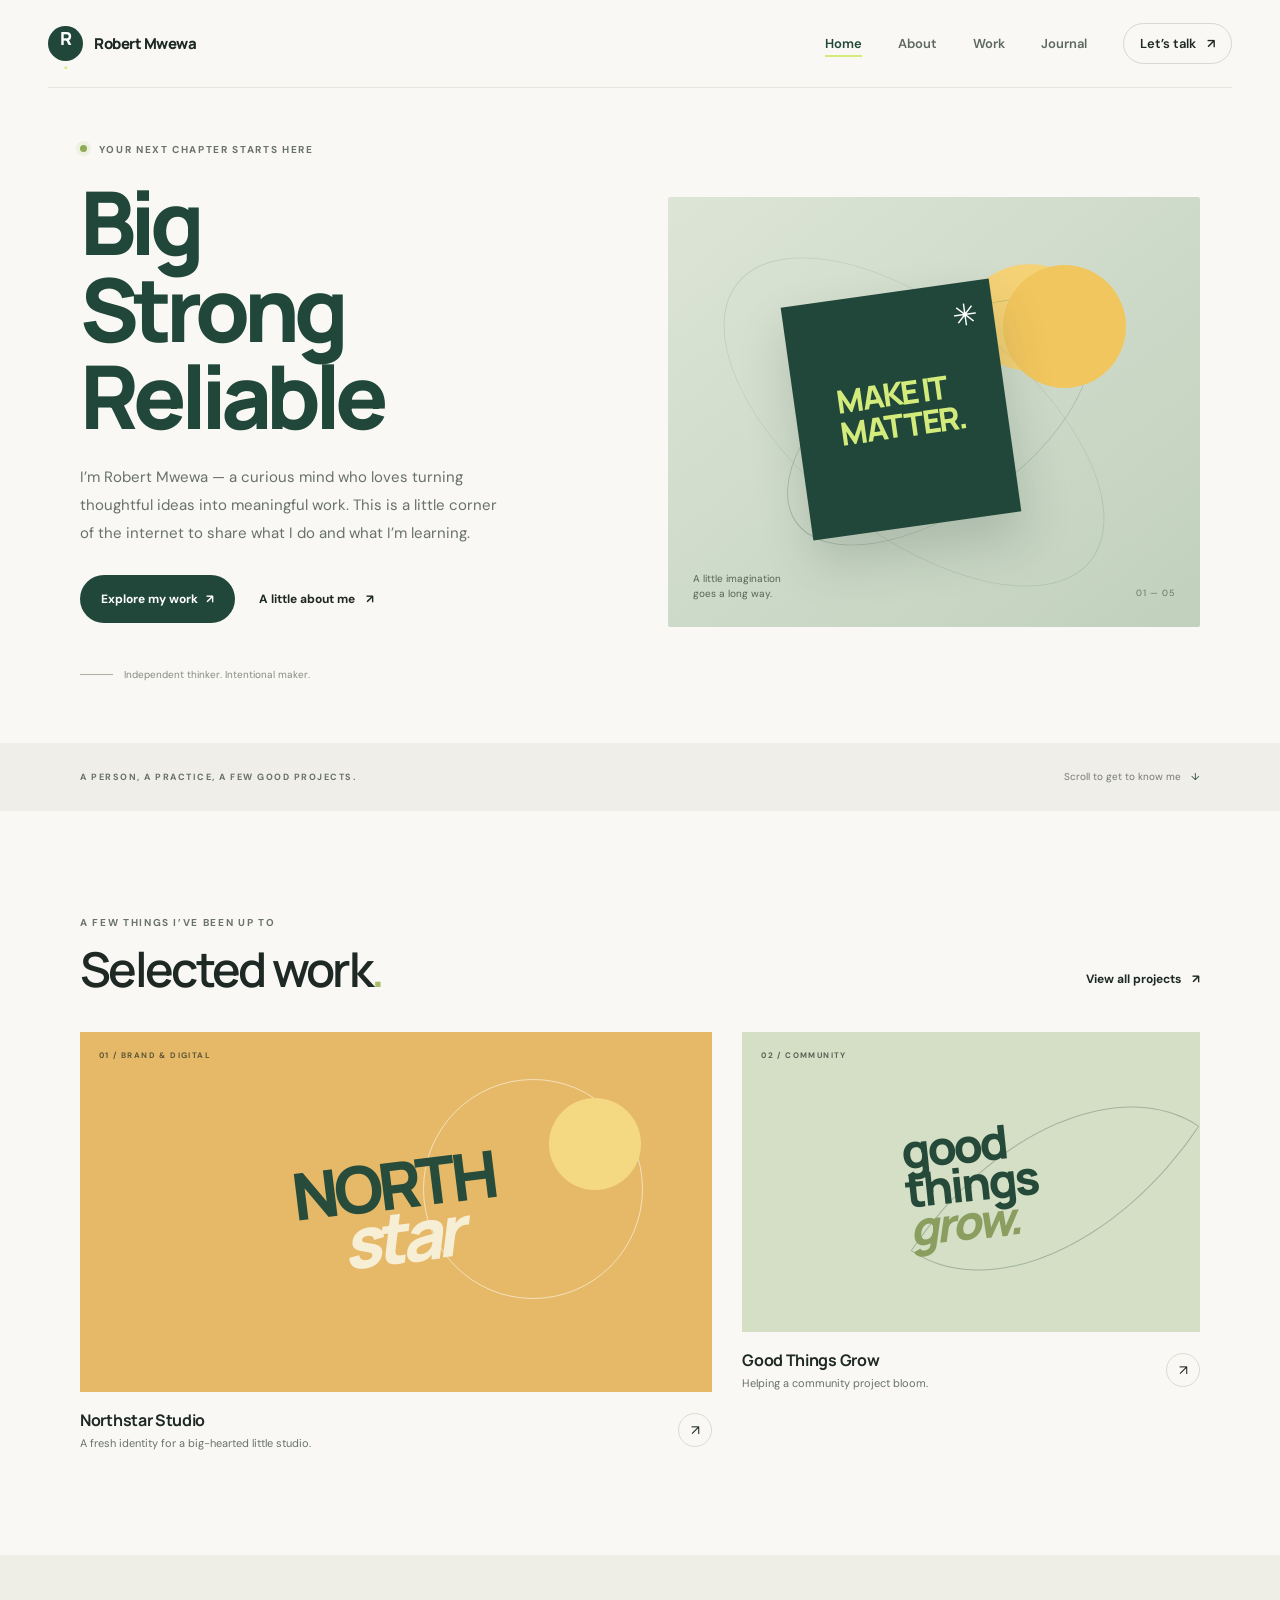
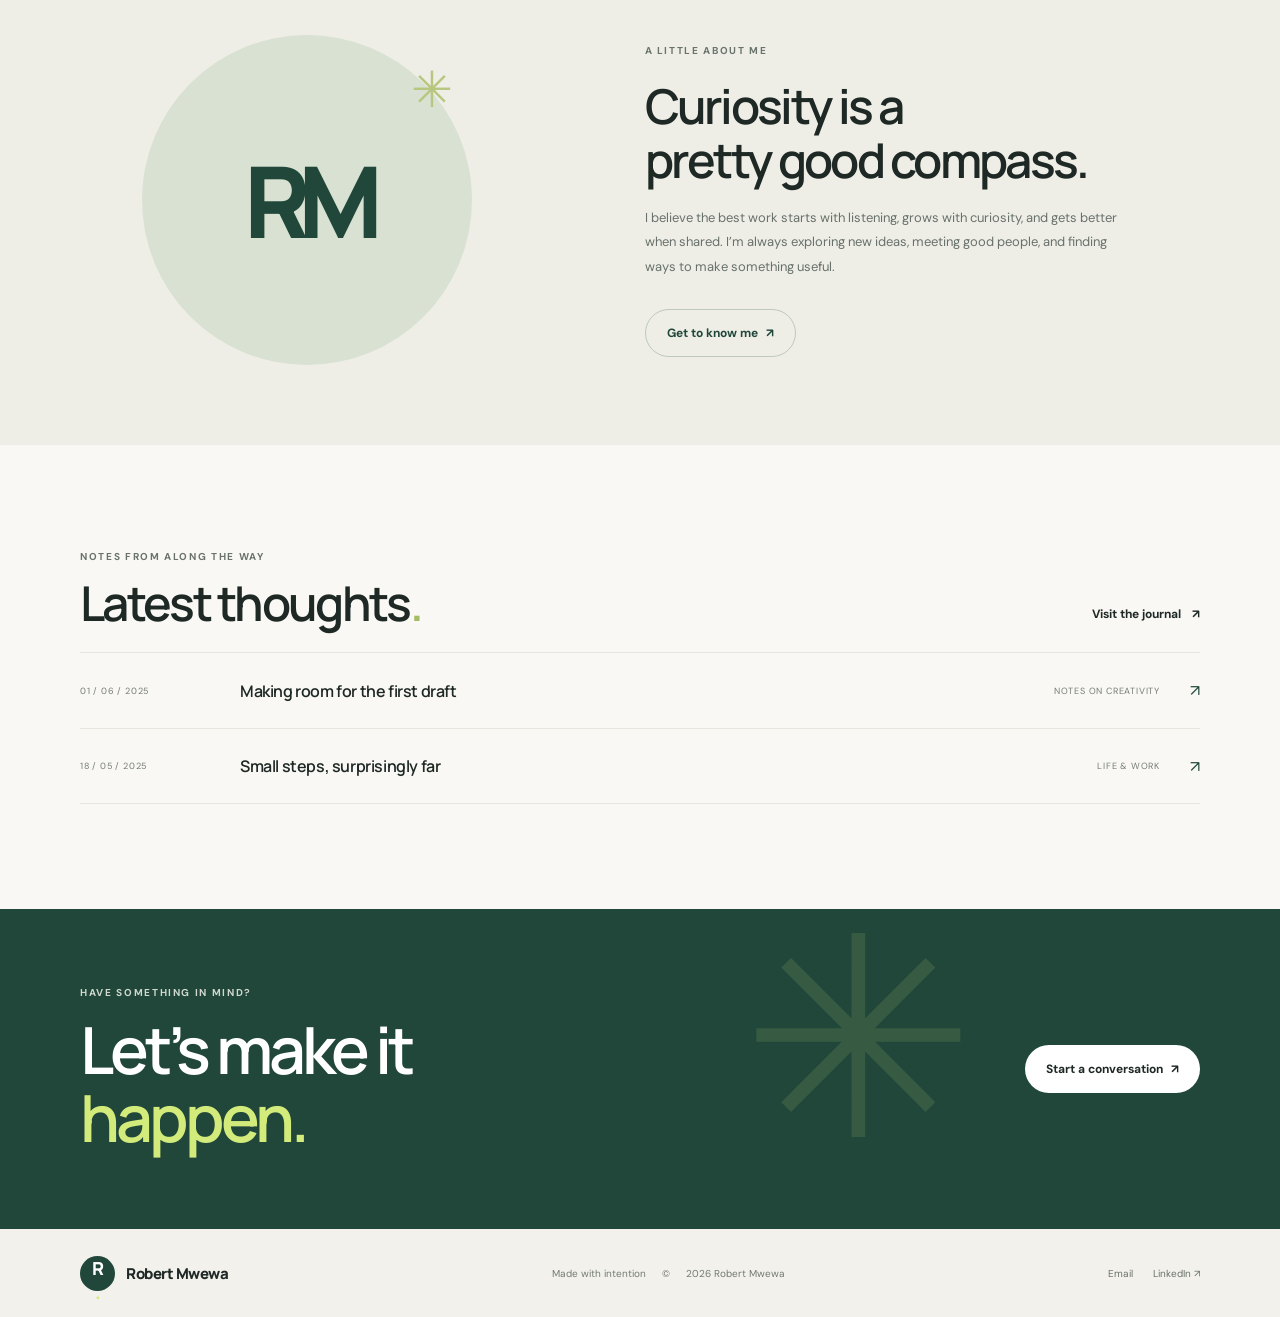
==== index.html @ ec0015a5 "Add files via upload" ====
<!doctype html>
<html lang="en">
<head>
  <meta charset="utf-8">
  <meta name="viewport" content="width=device-width, initial-scale=1">
  <meta name="description" content="The personal portfolio of Robert Mwewa.">
  <title>Robert Mwewa — Personal Portfolio</title>
  <link rel="preconnect" href="https://fonts.googleapis.com">
  <link rel="preconnect" href="https://fonts.gstatic.com" crossorigin>
  <link href="https://fonts.googleapis.com/css2?family=DM+Sans:wght@400;500;600;700&family=Manrope:wght@400;500;600;700;800&display=swap" rel="stylesheet">
  <link rel="stylesheet" href="styles.css">
  <script src="script.js" defer></script>
</head>
<body>
  <header class="site-header">
    <a class="brand" href="index.html" aria-label="Robert Mwewa home"><span class="brand-mark">R<span>.</span></span><span>Robert Mwewa</span></a>
    <button class="menu-toggle" type="button" aria-expanded="false" aria-controls="site-nav" aria-label="Open navigation"><span></span><span></span></button>
    <nav class="site-nav" id="site-nav" aria-label="Main navigation">
      <a href="index.html">Home</a><a href="about.html">About</a><a href="work.html">Work</a><a href="journal.html">Journal</a><a class="nav-contact" href="contact.html">Let’s talk <span>↗</span></a>
    </nav>
  </header>

  <main>
    <section class="hero page-width">
      <div class="hero-copy">
        <p class="eyebrow"><span class="availability-dot"></span> YOUR NEXT CHAPTER STARTS HERE</p>
        <h1 class="hero-title"><span>Big</span><span>Strong</span><span>Reliable</span></h1>
        <p class="hero-intro">I’m Robert Mwewa — a curious mind who loves turning thoughtful ideas into meaningful work. This is a little corner of the internet to share what I do and what I’m learning.</p>
        <div class="hero-actions"><a class="button button-dark" href="work.html">Explore my work <span>↗</span></a><a class="text-link" href="about.html">A little about me <span>↗</span></a></div>
        <div class="hero-note"><span class="note-line"></span><span>Independent thinker. Intentional maker.</span></div>
      </div>
      <div class="hero-art" aria-label="Abstract artwork in warm yellow and blue" role="img">
        <div class="art-orbit orbit-one"></div><div class="art-orbit orbit-two"></div><div class="art-sun"></div><div class="art-card"><span>MAKE IT<br>MATTER.</span><i>✳</i></div><div class="art-caption">A little imagination<br>goes a long way.</div><div class="art-index">01 — 05</div>
      </div>
    </section>

    <section class="intro-strip">
      <div class="page-width strip-inner"><p>A PERSON, A PRACTICE, A FEW GOOD PROJECTS.</p><span>Scroll to get to know me <span class="down-arrow">↓</span></span></div>
    </section>

    <section class="section page-width featured-section">
      <div class="section-heading"><div><p class="eyebrow">A FEW THINGS I’VE BEEN UP TO</p><h2>Selected work<span class="accent-dot">.</span></h2></div><a class="text-link" href="work.html">View all projects <span>↗</span></a></div>
      <div class="project-grid">
        <a class="project-card project-large" href="work.html"><div class="project-art project-art-one"><span class="art-label">01 / BRAND & DIGITAL</span><div class="orbit-type">NORTH<br><em>star</em></div><span class="mini-sun"></span></div><div class="project-meta"><div><h3>Northstar Studio</h3><p>A fresh identity for a big-hearted little studio.</p></div><span class="round-arrow">↗</span></div></a>
        <a class="project-card" href="work.html"><div class="project-art project-art-two"><span class="art-label">02 / COMMUNITY</span><div class="community-mark">good<br>things<br><i>grow.</i></div><div class="leaf-shape"></div></div><div class="project-meta"><div><h3>Good Things Grow</h3><p>Helping a community project bloom.</p></div><span class="round-arrow">↗</span></div></a>
      </div>
    </section>

    <section class="home-about">
      <div class="page-width about-preview"><div class="about-shape"><span>RM</span><div class="shape-star">✳</div></div><div><p class="eyebrow">A LITTLE ABOUT ME</p><h2>Curiosity is a<br>pretty good compass.</h2><p class="body-copy">I believe the best work starts with listening, grows with curiosity, and gets better when shared. I’m always exploring new ideas, meeting good people, and finding ways to make something useful.</p><a class="button button-outline" href="about.html">Get to know me <span>↗</span></a></div></div>
    </section>

    <section class="section page-width journal-preview">
      <div class="section-heading"><div><p class="eyebrow">NOTES FROM ALONG THE WAY</p><h2>Latest thoughts<span class="accent-dot">.</span></h2></div><a class="text-link" href="journal.html">Visit the journal <span>↗</span></a></div>
      <a class="journal-row" href="journal.html"><span class="journal-date">01 / 06 / 2025</span><span class="journal-title">Making room for the first draft</span><span class="journal-type">NOTES ON CREATIVITY</span><span class="row-arrow">↗</span></a>
      <a class="journal-row" href="journal.html"><span class="journal-date">18 / 05 / 2025</span><span class="journal-title">Small steps, surprisingly far</span><span class="journal-type">LIFE & WORK</span><span class="row-arrow">↗</span></a>
    </section>

    <section class="contact-banner"><div class="page-width contact-inner"><div><p class="eyebrow">HAVE SOMETHING IN MIND?</p><h2>Let’s make it<br><span>happen.</span></h2></div><a class="button button-light" href="contact.html">Start a conversation <span>↗</span></a><span class="banner-star">✳</span></div></section>
  </main>
  <footer class="site-footer"><div class="page-width footer-inner"><a class="brand" href="index.html"><span class="brand-mark">R<span>.</span></span><span>Robert Mwewa</span></a><p>Made with intention <span>© <span data-year></span> Robert Mwewa</span></p><div class="footer-links"><a href="contact.html">Email</a><a href="https://www.linkedin.com/" target="_blank" rel="noreferrer">LinkedIn ↗</a></div></div></footer>
</body>
</html>
---- styles.css ----
:root {
  --ink: #1e2825;
  --muted: #68716b;
  --paper: #f9f8f4;
  --white: #fff;
  --green: #21473a;
  --green-deep: #17362d;
  --lime: #d3eb7b;
  --line: #e6e5de;
  --yellow: #f2c65e;
  --font-display: "Manrope", sans-serif;
  --font-body: "DM Sans", sans-serif;
}

* { box-sizing: border-box; }
html { scroll-behavior: smooth; }
body { margin: 0; background: var(--paper); color: var(--ink); font-family: var(--font-body); -webkit-font-smoothing: antialiased; }
a { color: inherit; text-decoration: none; }
button, input, textarea { font: inherit; }
.page-width { width: min(1120px, calc(100% - 96px)); margin-inline: auto; }
.site-header { height: 88px; width: min(1280px, calc(100% - 96px)); margin: auto; display: flex; justify-content: space-between; align-items: center; border-bottom: 1px solid var(--line); position: relative; z-index: 3; }
.brand { display: inline-flex; gap: 11px; align-items: center; font-family: var(--font-display); font-size: 15px; font-weight: 800; letter-spacing: -.5px; }
.brand-mark { width: 35px; height: 35px; border-radius: 50%; display: grid; place-items: center; background: var(--green); color: white; font-size: 18px; letter-spacing: -1px; }
.brand-mark span { color: var(--lime); }
.site-nav { display: flex; align-items: center; gap: 36px; font-size: 13px; font-weight: 600; color: #5e6862; }
.site-nav a { transition: color .2s ease; }
.site-nav a:hover, .site-nav a[aria-current="page"] { color: var(--green); }
.site-nav a[aria-current="page"]:not(.nav-contact) { text-decoration: underline; text-decoration-color: var(--lime); text-decoration-thickness: 2px; text-underline-offset: 7px; }
.site-nav .nav-contact { border: 1px solid #d5d9d1; border-radius: 30px; padding: 11px 16px; color: var(--ink); }
.nav-contact span, .button span, .text-link span { padding-left: 8px; }
.menu-toggle { display: none; }
.hero { min-height: 570px; display: grid; grid-template-columns: 1fr 1fr; align-items: center; gap: 56px; padding-block: 55px 62px; }
.eyebrow { font-size: 10px; font-weight: 700; letter-spacing: 1.65px; color: #69736b; margin: 0 0 22px; }
.availability-dot { width: 7px; height: 7px; background: #8eaa54; border-radius: 50%; display: inline-block; margin-right: 8px; vertical-align: 1px; box-shadow: 0 0 0 4px #edf1e2; }
h1, h2, h3, p { margin-top: 0; }
.hero h1, .inner-hero h1, .contact-page h1 { font-family: var(--font-display); font-size: clamp(56px, 7vw, 88px); letter-spacing: -6px; line-height: .99; margin: 0; font-weight: 600; }
.hero h1 span, .inner-hero h1 span, .contact-page h1 span { color: var(--green); }
.hero .hero-title span { display: block; color: var(--green); font-weight: 800; }
.hero-intro { max-width: 430px; color: var(--muted); font-size: 15px; line-height: 1.85; margin: 25px 0 27px; }
.hero-actions { display: flex; align-items: center; gap: 24px; }
.button { display: inline-flex; min-height: 48px; align-items: center; justify-content: center; border-radius: 28px; padding: 0 21px; font-size: 12px; font-weight: 700; border: 0; cursor: pointer; transition: transform .2s, background .2s; }
.button:hover { transform: translateY(-2px); }
.button-dark { color: white; background: var(--green); }
.button-dark:hover { background: var(--green-deep); }
.button-outline { border: 1px solid #bec8bf; color: var(--green); margin-top: 11px; }
.button-light { color: var(--ink); background: white; }
.text-link { font-size: 12px; font-weight: 700; }
.hero-note { display: flex; align-items: center; gap: 11px; color: #858b83; font-size: 10px; margin-top: 45px; }
.note-line { height: 1px; width: 33px; background: #aab19f; }
.hero-art { min-height: 430px; position: relative; overflow: hidden; background: #dce5d6; border-radius: 2px; background-image: radial-gradient(ellipse at 68% 28%, #f5d276 0 12%, transparent 12.3%), linear-gradient(142deg, #dce5d6 0%, #c1d0bd 100%); }
.art-orbit { position: absolute; width: 350px; height: 350px; border: 1px solid rgba(31,69,55,.23); border-radius: 50%; top: 50px; left: 18%; transform: rotate(-35deg) scaleY(.5); }
.orbit-two { width: 450px; height: 450px; top: 0; left: 4%; transform: rotate(38deg) scaleY(.5); border-color: rgba(31,69,55,.13); }
.art-sun { position: absolute; width: 123px; height: 123px; border-radius: 50%; background: var(--yellow); top: 68px; right: 74px; }
.art-card { position: absolute; width: 210px; height: 235px; left: 24%; top: 95px; background: var(--green); color: var(--lime); display: flex; align-items: center; justify-content: center; transform: rotate(-8deg); box-shadow: 0 25px 50px rgba(28,55,43,.18); }
.art-card span { font-family: var(--font-display); font-weight: 800; letter-spacing: -2px; line-height: .98; font-size: 32px; }
.art-card i { font-style: normal; position: absolute; font-size: 30px; right: 16px; top: 13px; color: white; }
.art-caption { position: absolute; bottom: 26px; left: 25px; font-size: 10px; line-height: 1.5; color: #546353; }
.art-index { position: absolute; bottom: 28px; right: 25px; color: #687466; font-size: 9px; letter-spacing: 1px; }
.intro-strip { background: #efeee8; }
.strip-inner { height: 68px; display: flex; justify-content: space-between; align-items: center; }
.strip-inner p { font-size: 9px; letter-spacing: 1.5px; font-weight: 700; margin: 0; color: #677068; }
.strip-inner > span { font-size: 10px; color: #747b73; }.down-arrow { padding-left: 7px; color: var(--green); }
.section { padding-block: 105px; }
.section-heading { display: flex; justify-content: space-between; align-items: end; margin-bottom: 37px; }
.section-heading .eyebrow { margin-bottom: 13px; }
.section-heading h2, .about-preview h2, .story-content h2 { font: 600 clamp(35px, 4vw, 48px)/1.12 var(--font-display); letter-spacing: -2.7px; margin: 0; }
.accent-dot { color: #a5bb65; }
.section-heading > .text-link { margin-bottom: 8px; }
.project-grid { display: grid; grid-template-columns: 1.16fr .84fr; gap: 30px; }
.project-card { display: block; min-width: 0; }
.project-art { position: relative; height: 300px; overflow: hidden; display: flex; align-items: center; justify-content: center; }
.project-large .project-art { height: 360px; }
.project-art-one { background: #e6b968; }
.project-art-two { background: #d5dfc6; }
.project-art-three { background: #c9d6dd; }
.art-label { position: absolute; top: 18px; left: 19px; font-size: 8px; font-weight: 700; letter-spacing: 1.4px; color: rgba(28,40,33,.68); }
.orbit-type { font: 800 65px/.76 var(--font-display); text-align: center; letter-spacing: -5px; color: #274c3b; transform: rotate(-7deg); position: relative; z-index: 1; }
.orbit-type em { font-size: 71px; color: #f7eed6; letter-spacing: -6px; }
.mini-sun { position: absolute; width: 220px; height: 220px; border: 1px solid rgba(255,255,255,.55); border-radius: 50%; right: 11%; top: 13%; }
.mini-sun::after { content: ""; position: absolute; width: 92px; height: 92px; background: #f5d982; border-radius: 50%; top: 18px; right: 1px; }
.community-mark { position: relative; z-index: 1; color: #254a39; font: 800 47px/.82 var(--font-display); letter-spacing: -3px; transform: rotate(-6deg); }
.community-mark i { color: #8a9e60; }
.leaf-shape { position: absolute; width: 170px; height: 265px; border-radius: 100% 0 100% 0; border: 1px solid rgba(42,78,56,.3); transform: rotate(34deg); right: 13%; top: 8%; }
.project-art-three { background: #cddbe0; }
.loop-symbol { font: 800 67px var(--font-display); letter-spacing: -5px; color: #234537; z-index: 1; }
.loop-symbol span { color: #e9a978; font-size: 46px; vertical-align: top; }
.loop-orb { position: absolute; width: 250px; height: 250px; border: 1px solid rgba(33,69,55,.25); border-radius: 50%; }
.project-meta { display: flex; justify-content: space-between; align-items: center; padding: 17px 0 0; }
.project-meta h3 { font: 700 16px var(--font-display); margin: 0 0 5px; letter-spacing: -.3px; }
.project-meta p { color: var(--muted); font-size: 11px; margin: 0; }
.round-arrow { height: 34px; width: 34px; border: 1px solid #d8ddd5; display: grid; place-items: center; border-radius: 50%; font-size: 14px; }
.home-about { background: #eeeee7; padding-block: 80px; }
.about-preview { display: grid; grid-template-columns: .9fr 1.1fr; gap: 110px; align-items: center; }
.about-shape { width: 330px; height: 330px; background: #d9e2d2; border-radius: 50%; display: grid; place-items: center; position: relative; margin: auto; }
.about-shape > span { font: 800 99px var(--font-display); letter-spacing: -12px; color: var(--green); }
.shape-star { position: absolute; right: 19px; top: 22px; font-size: 50px; color: #b7c77f; }
.about-preview h2 { margin-bottom: 19px; }
.body-copy { font-size: 13px; color: var(--muted); line-height: 1.9; max-width: 475px; }
.about-preview .body-copy { margin-bottom: 18px; }
.journal-preview .section-heading { margin-bottom: 22px; }
.journal-row { display: grid; grid-template-columns: 140px 1fr 170px 20px; gap: 20px; align-items: center; min-height: 76px; border-top: 1px solid var(--line); }
.journal-row:last-child { border-bottom: 1px solid var(--line); }
.journal-date, .journal-type { font-size: 9px; letter-spacing: .8px; color: #747c73; }
.journal-title { font: 600 16px var(--font-display); letter-spacing: -.4px; }
.journal-type { text-align: right; }
.row-arrow { text-align: right; color: var(--green); }
.contact-banner { background: var(--green); color: white; overflow: hidden; }
.contact-inner { min-height: 320px; display: flex; align-items: center; justify-content: space-between; position: relative; }
.contact-inner .eyebrow { color: #d1d8ce; margin-bottom: 17px; }
.contact-inner h2 { font: 600 clamp(43px, 6vw, 65px)/1.04 var(--font-display); letter-spacing: -4px; margin: 0; position: relative; z-index: 1; }
.contact-inner h2 span { color: var(--lime); }
.banner-star { color: rgba(211,235,123,.12); font-size: 280px; position: absolute; right: 20%; top: -50px; }
.site-footer { background: #f2f1ec; }
.footer-inner { min-height: 88px; display: flex; align-items: center; justify-content: space-between; }
.footer-inner > p { font-size: 10px; color: #727a71; margin: 0; }
.footer-inner > p span { padding-left: 13px; }
.footer-links { display: flex; gap: 20px; font-size: 10px; color: #697169; }

/* Secondary pages */
.inner-hero { position: relative; min-height: 390px; padding-top: 88px; overflow: hidden; }
.inner-hero h1 { font-size: clamp(58px, 7vw, 84px); }
.inner-lede { font-size: 14px; line-height: 1.8; max-width: 470px; color: var(--muted); margin: 22px 0 0; }
.about-hero-art { position: absolute; width: 380px; height: 300px; right: 4%; top: 63px; background: #dce5d6; overflow: hidden; display: grid; place-items: center; }
.about-portrait { width: 190px; height: 230px; background: var(--green); position: relative; display: grid; place-items: center; transform: rotate(4deg); box-shadow: 0 20px 50px #35533c3d; }
.about-portrait span { color: var(--lime); font: 800 62px var(--font-display); letter-spacing: -7px; }
.about-portrait i { font-style: normal; color: white; position: absolute; right: 13px; top: 12px; font-size: 25px; }
.portrait-note { position: absolute; bottom: 17px; left: 16px; color: #576755; font-size: 8px; line-height: 1.5; letter-spacing: 1px; }
.story-section { display: grid; grid-template-columns: .7fr 1.3fr; gap: 75px; border-top: 1px solid var(--line); }
.story-label { display: flex; flex-direction: column; justify-content: space-between; }
.story-label .eyebrow { margin: 0; }
.story-label > span { font-size: 9px; color: #8c928b; letter-spacing: 1px; }
.story-content h2 { margin: -10px 0 25px; }
.story-content .body-copy { max-width: 630px; }
.values-section { padding-block: 75px 90px; background: #eeeee7; }
.values-grid { display: grid; grid-template-columns: repeat(3, 1fr); gap: 40px; margin-top: 38px; }
.values-grid article { border-top: 1px solid #cfd3c8; padding-top: 19px; }
.values-grid article > span { color: #84965d; font-size: 10px; }
.values-grid h3 { font: 700 21px var(--font-display); margin: 25px 0 12px; letter-spacing: -.8px; }
.values-grid p { max-width: 250px; color: var(--muted); font-size: 12px; line-height: 1.8; margin: 0; }
.interest-list { display: flex; flex-wrap: wrap; gap: 10px; }
.interest-list span { border: 1px solid #d9ddd5; padding: 12px 17px; border-radius: 30px; font-size: 11px; color: #526056; }
.work-intro { min-height: 390px; }
.work-list { padding-top: 35px; }
.work-item { display: grid; grid-template-columns: 1.05fr .95fr; align-items: center; gap: 72px; margin-bottom: 90px; }
.work-item:nth-child(even) .project-art { order: 2; }
.work-item .project-art { height: 360px; }
.work-copy .eyebrow { margin-bottom: 13px; }
.work-copy h2 { font: 600 34px var(--font-display); letter-spacing: -1.7px; margin: 0 0 13px; }
.work-copy > p:not(.eyebrow) { color: var(--muted); font-size: 13px; line-height: 1.85; max-width: 355px; margin-bottom: 20px; }
.work-copy .text-link { color: var(--green); }
.journal-intro { min-height: 410px; }
.journal-feature { padding: 44px 50px; background: #eeeee7; display: grid; grid-template-columns: .55fr 1.45fr; align-items: center; gap: 30px; margin-bottom: 28px; }
.feature-stamp { width: 155px; height: 155px; border: 1px solid #aeb9a3; color: var(--green); border-radius: 50%; display: grid; place-content: center; text-align: center; font: 700 18px/1.1 var(--font-display); letter-spacing: -1px; transform: rotate(-12deg); }
.feature-stamp span { font-size: 24px; margin-top: 5px; color: #a7bb6b; }
.journal-feature .eyebrow { margin-bottom: 13px; }
.journal-feature h2 { font: 600 38px/1.1 var(--font-display); letter-spacing: -2px; margin-bottom: 13px; }
.journal-feature > div > p:not(.eyebrow) { font-size: 12px; color: var(--muted); line-height: 1.8; max-width: 455px; }
.journal-feature .text-link { color: var(--green); font-size: 11px; }
.journal-list { padding-top: 40px; }
.contact-page { min-height: calc(100vh - 176px); padding-block: 84px 100px; display: grid; grid-template-columns: 1fr .8fr; gap: 100px; align-items: start; }
.contact-page h1 { font-size: clamp(56px, 6vw, 76px); }
.contact-page .inner-lede { max-width: 390px; margin: 23px 0 43px; }
.contact-detail { display: flex; flex-direction: column; gap: 8px; margin-top: 23px; }
.contact-detail > span { font-size: 9px; letter-spacing: 1.3px; color: #7a8178; font-weight: 700; }
.contact-detail > a { font-size: 13px; font-weight: 600; color: var(--green); width: fit-content; }
.contact-form { padding: 34px; background: #eeeee7; }
.contact-form .eyebrow { margin-bottom: 24px; }
.contact-form label { display: block; font-size: 11px; font-weight: 600; margin-bottom: 8px; }
.contact-form input, .contact-form textarea { width: 100%; background: var(--paper); border: 1px solid #e0e1d9; padding: 12px 13px; margin-bottom: 18px; font-size: 11px; outline: none; resize: vertical; }
.contact-form input:focus, .contact-form textarea:focus { border-color: #90a17a; }
.contact-form input::placeholder, .contact-form textarea::placeholder { color: #9a9f97; }
.form-note { font-size: 9px; color: #7b8179; line-height: 1.6; margin: 14px 0 0; }

@media (max-width: 800px) {
  .page-width, .site-header { width: min(100% - 48px, 620px); }
  .site-header { height: 74px; }
  .menu-toggle { display: flex; border: 0; background: transparent; padding: 10px 0 10px 10px; flex-direction: column; gap: 5px; cursor: pointer; }
  .menu-toggle span { display: block; width: 23px; height: 2px; background: var(--green); }
  .site-nav { display: none; position: absolute; top: 73px; left: -24px; right: -24px; padding: 20px 24px 25px; background: var(--paper); border-bottom: 1px solid var(--line); flex-direction: column; gap: 22px; align-items: stretch; }
  .site-nav.is-open { display: flex; }
  .site-nav .nav-contact { text-align: center; }
  .hero { grid-template-columns: 1fr; gap: 39px; padding-top: 62px; }
  .hero h1 { font-size: clamp(61px, 13vw, 82px); }
  .hero-art { min-height: min(430px, 85vw); }
  .art-card { left: 24%; }
  .section { padding-block: 75px; }
  .project-grid { gap: 18px; }
  .project-art, .project-large .project-art { height: 270px; }
  .about-preview { gap: 45px; }
  .about-shape { width: 240px; height: 240px; }
  .about-shape > span { font-size: 75px; }
  .journal-row { grid-template-columns: 105px 1fr 20px; gap: 12px; }
  .journal-type { display: none; }
  .about-hero-art { width: 270px; height: 230px; right: 0; top: 87px; opacity: .8; }
  .about-portrait { transform: scale(.8) rotate(4deg); }
  .work-item { gap: 35px; }
  .work-item .project-art { height: 300px; }
  .contact-page { gap: 45px; }
}
@media (max-width: 560px) {
  .page-width, .site-header { width: calc(100% - 40px); }
  .brand { font-size: 14px; }
  .hero { padding-block: 49px 46px; }
  .hero h1, .inner-hero h1, .contact-page h1 { letter-spacing: -4px; }
  .hero-intro { font-size: 13px; }
  .hero-actions { align-items: flex-start; flex-direction: column; gap: 18px; }
  .hero-note { margin-top: 30px; }
  .hero-art { min-height: 330px; }
  .art-card { width: 170px; height: 190px; top: 75px; left: 23%; }
  .art-card span { font-size: 27px; }
  .art-sun { right: 10%; width: 95px; height: 95px; }
  .strip-inner > span { display: none; }
  .section-heading { align-items: flex-start; gap: 17px; flex-direction: column; }
  .section-heading h2, .about-preview h2 { font-size: 38px; }
  .project-grid { grid-template-columns: 1fr; gap: 30px; }
  .project-art, .project-large .project-art { height: 300px; }
  .home-about { padding-block: 58px; }
  .about-preview { grid-template-columns: 1fr; gap: 35px; }
  .about-shape { width: 220px; height: 220px; }
  .about-preview h2 br { display: none; }
  .journal-row { grid-template-columns: 1fr 20px; gap: 8px; padding-block: 16px; }
  .journal-date { grid-column: 1; grid-row: 1; }
  .journal-title { grid-column: 1; grid-row: 2; font-size: 15px; }
  .row-arrow { grid-column: 2; grid-row: 1 / span 2; }
  .contact-inner { min-height: 300px; flex-direction: column; align-items: flex-start; justify-content: center; gap: 28px; }
  .contact-inner h2 { font-size: 48px; }
  .banner-star { right: -10%; font-size: 200px; top: 0; }
  .footer-inner { padding-block: 24px; align-items: flex-start; flex-wrap: wrap; gap: 17px; }
  .footer-inner > p { order: 3; width: 100%; }
  .footer-inner > p span { padding-left: 5px; }
  .footer-links { margin-left: auto; padding-top: 11px; }
  .inner-hero { padding-top: 57px; min-height: 350px; }
  .inner-hero h1 { font-size: 61px; }
  .inner-lede { font-size: 12px; max-width: 340px; }
  .about-hero-art { position: relative; top: auto; right: auto; width: 100%; height: 235px; margin-top: 35px; }
  .about-hero-art + * { margin-top: 0; }
  .story-section { grid-template-columns: 1fr; gap: 32px; }
  .story-label > span { display: none; }
  .story-content h2 { font-size: 38px; }
  .values-grid { grid-template-columns: 1fr; gap: 27px; }
  .values-grid h3 { margin-top: 17px; }
  .work-intro { min-height: 0; padding-bottom: 30px; }
  .work-list { padding-top: 30px; }
  .work-item { grid-template-columns: 1fr; gap: 22px; margin-bottom: 57px; }
  .work-item:nth-child(even) .project-art { order: 0; }
  .work-item .project-art { height: 285px; }
  .work-copy h2 { font-size: 29px; }
  .journal-intro { min-height: 0; padding-bottom: 40px; }
  .journal-list { padding-top: 25px; }
  .journal-feature { grid-template-columns: 1fr; padding: 25px; gap: 25px; }
  .feature-stamp { width: 100px; height: 100px; font-size: 13px; }
  .feature-stamp span { font-size: 18px; }
  .journal-feature h2 { font-size: 32px; }
  .contact-page { grid-template-columns: 1fr; gap: 45px; padding-block: 57px 70px; }
  .contact-page .inner-lede { margin-bottom: 32px; }
  .contact-form { padding: 25px 20px; }
}
@media (prefers-reduced-motion: reduce) {
  *, *::before, *::after { scroll-behavior: auto !important; transition-duration: .01ms !important; }
}
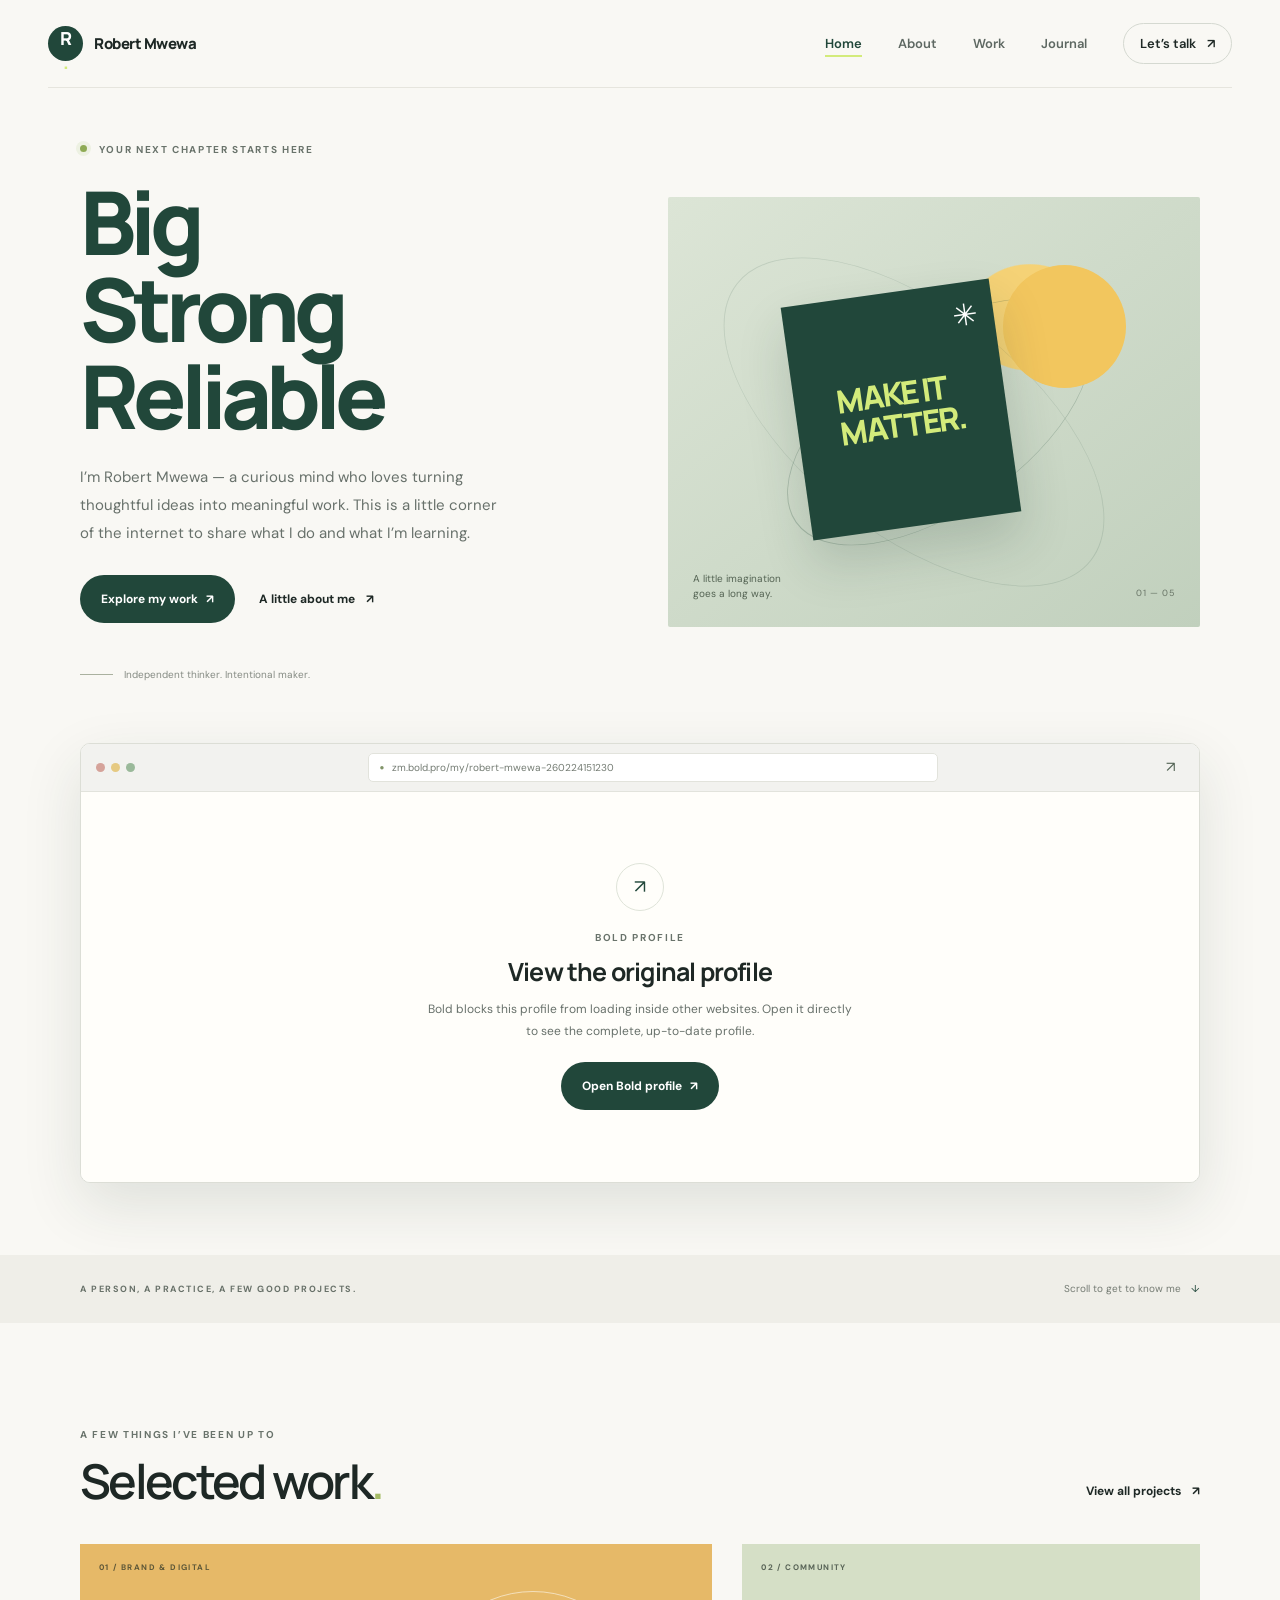
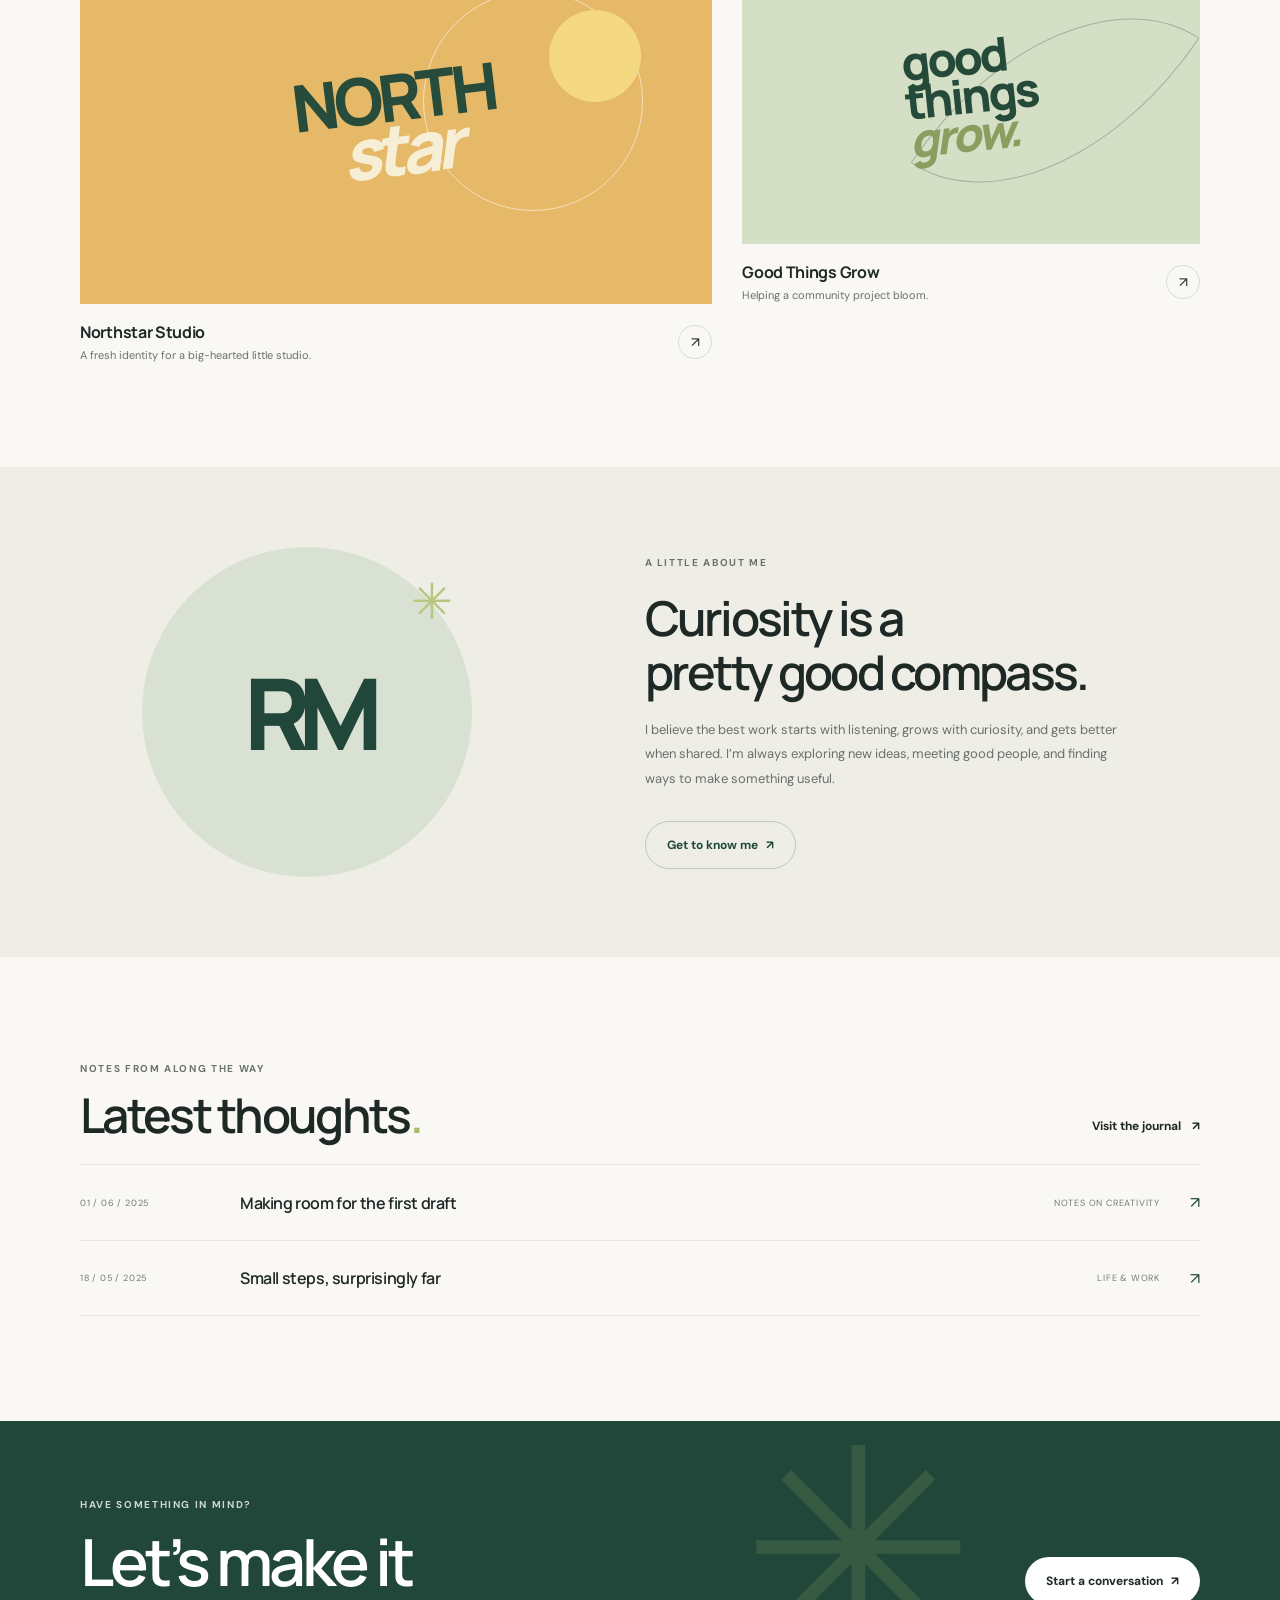
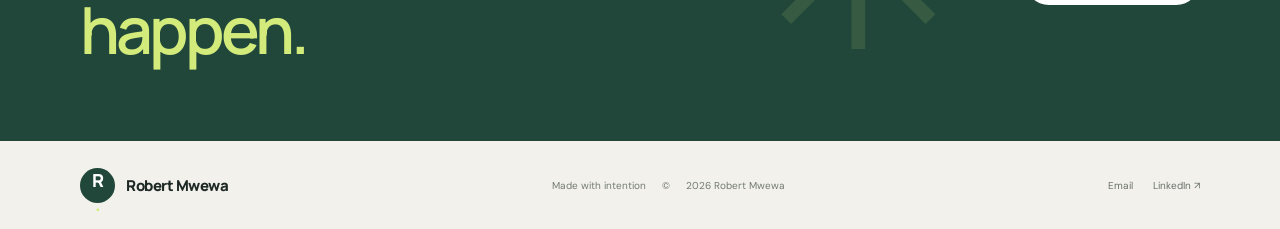
==== commit 3559b1c4: "Embed Bold profile window" ====
--- a/index.html
+++ b/index.html
@@ -34,6 +34,23 @@
       </div>
     </section>
 
+    <section class="page-width profile-window-section" aria-label="Robert Mwewa's professional profile">
+      <div class="browser-window">
+        <div class="browser-toolbar">
+          <div class="browser-controls"><span></span><span></span><span></span></div>
+          <div class="browser-address"><span class="browser-lock">●</span> zm.bold.pro/my/robert-mwewa-260224151230</div>
+          <a class="browser-open-link" href="https://zm.bold.pro/my/robert-mwewa-260224151230" target="_blank" rel="noopener noreferrer" aria-label="Open full profile in a new tab">↗</a>
+        </div>
+        <div class="profile-embed-notice">
+          <span class="notice-icon" aria-hidden="true">↗</span>
+          <p class="eyebrow">BOLD PROFILE</p>
+          <h2>View the original profile</h2>
+          <p>Bold blocks this profile from loading inside other websites. Open it directly to see the complete, up-to-date profile.</p>
+          <a class="button button-dark" href="https://zm.bold.pro/my/robert-mwewa-260224151230" target="_blank" rel="noopener noreferrer">Open Bold profile <span>↗</span></a>
+        </div>
+      </div>
+    </section>
+
     <section class="intro-strip">
       <div class="page-width strip-inner"><p>A PERSON, A PRACTICE, A FEW GOOD PROJECTS.</p><span>Scroll to get to know me <span class="down-arrow">↓</span></span></div>
     </section>
--- a/styles.css
+++ b/styles.css
@@ -97,6 +97,22 @@
 .about-preview h2 { margin-bottom: 19px; }
 .body-copy { font-size: 13px; color: var(--muted); line-height: 1.9; max-width: 475px; }
 .about-preview .body-copy { margin-bottom: 18px; }
+.profile-window-section { padding-bottom: 72px; }
+.browser-window { background: white; border: 1px solid #dcded6; border-radius: 10px; overflow: hidden; box-shadow: 0 22px 60px rgba(37, 56, 44, .12); }
+.browser-toolbar { height: 48px; display: grid; grid-template-columns: 75px 1fr 50px; align-items: center; gap: 12px; padding: 0 15px; background: #f2f2ef; border-bottom: 1px solid #e2e3dc; }
+.browser-controls { display: flex; gap: 6px; }
+.browser-controls span { width: 9px; height: 9px; border-radius: 50%; background: #d5a39a; }
+.browser-controls span:nth-child(2) { background: #e6ca82; }
+.browser-controls span:nth-child(3) { background: #9ab99a; }
+.browser-address { height: 29px; max-width: 570px; width: 100%; justify-self: center; display: flex; align-items: center; gap: 8px; border-radius: 5px; border: 1px solid #e2e3dc; padding: 0 11px; background: white; color: #737b72; font: 10px var(--font-body); }
+.browser-lock { color: #819469; font-size: 8px; }
+.browser-open-link { justify-self: end; display: grid; place-items: center; width: 28px; height: 28px; border-radius: 5px; color: #536455; font-size: 15px; }
+.browser-open-link:hover { background: #e7e9e1; }
+.profile-embed-notice { min-height: 390px; padding: 48px 24px; display: flex; flex-direction: column; align-items: center; justify-content: center; text-align: center; background: #fffefa; }
+.notice-icon { width: 48px; height: 48px; display: grid; place-items: center; border: 1px solid #dfe4d9; border-radius: 50%; color: var(--green); font-size: 19px; margin-bottom: 20px; }
+.profile-embed-notice .eyebrow { margin-bottom: 10px; }
+.profile-embed-notice h2 { font: 700 25px var(--font-display); letter-spacing: -.8px; margin: 0 0 10px; }
+.profile-embed-notice > p:not(.eyebrow) { max-width: 430px; margin: 0 0 20px; color: var(--muted); font-size: 12px; line-height: 1.8; }
 .journal-preview .section-heading { margin-bottom: 22px; }
 .journal-row { display: grid; grid-template-columns: 140px 1fr 170px 20px; gap: 20px; align-items: center; min-height: 76px; border-top: 1px solid var(--line); }
 .journal-row:last-child { border-bottom: 1px solid var(--line); }
@@ -189,6 +205,7 @@
   .about-preview { gap: 45px; }
   .about-shape { width: 240px; height: 240px; }
   .about-shape > span { font-size: 75px; }
+  .profile-embed-notice { min-height: 360px; }
   .journal-row { grid-template-columns: 105px 1fr 20px; gap: 12px; }
   .journal-type { display: none; }
   .about-hero-art { width: 270px; height: 230px; right: 0; top: 87px; opacity: .8; }
@@ -218,6 +235,11 @@
   .about-preview { grid-template-columns: 1fr; gap: 35px; }
   .about-shape { width: 220px; height: 220px; }
   .about-preview h2 br { display: none; }
+  .profile-window-section { padding-bottom: 52px; }
+  .browser-toolbar { height: 42px; grid-template-columns: 42px 1fr 32px; gap: 8px; padding-inline: 10px; }
+  .browser-address { font-size: 8px; overflow: hidden; white-space: nowrap; }
+  .profile-embed-notice { min-height: 330px; padding-inline: 20px; }
+  .profile-embed-notice h2 { font-size: 22px; }
   .journal-row { grid-template-columns: 1fr 20px; gap: 8px; padding-block: 16px; }
   .journal-date { grid-column: 1; grid-row: 1; }
   .journal-title { grid-column: 1; grid-row: 2; font-size: 15px; }
